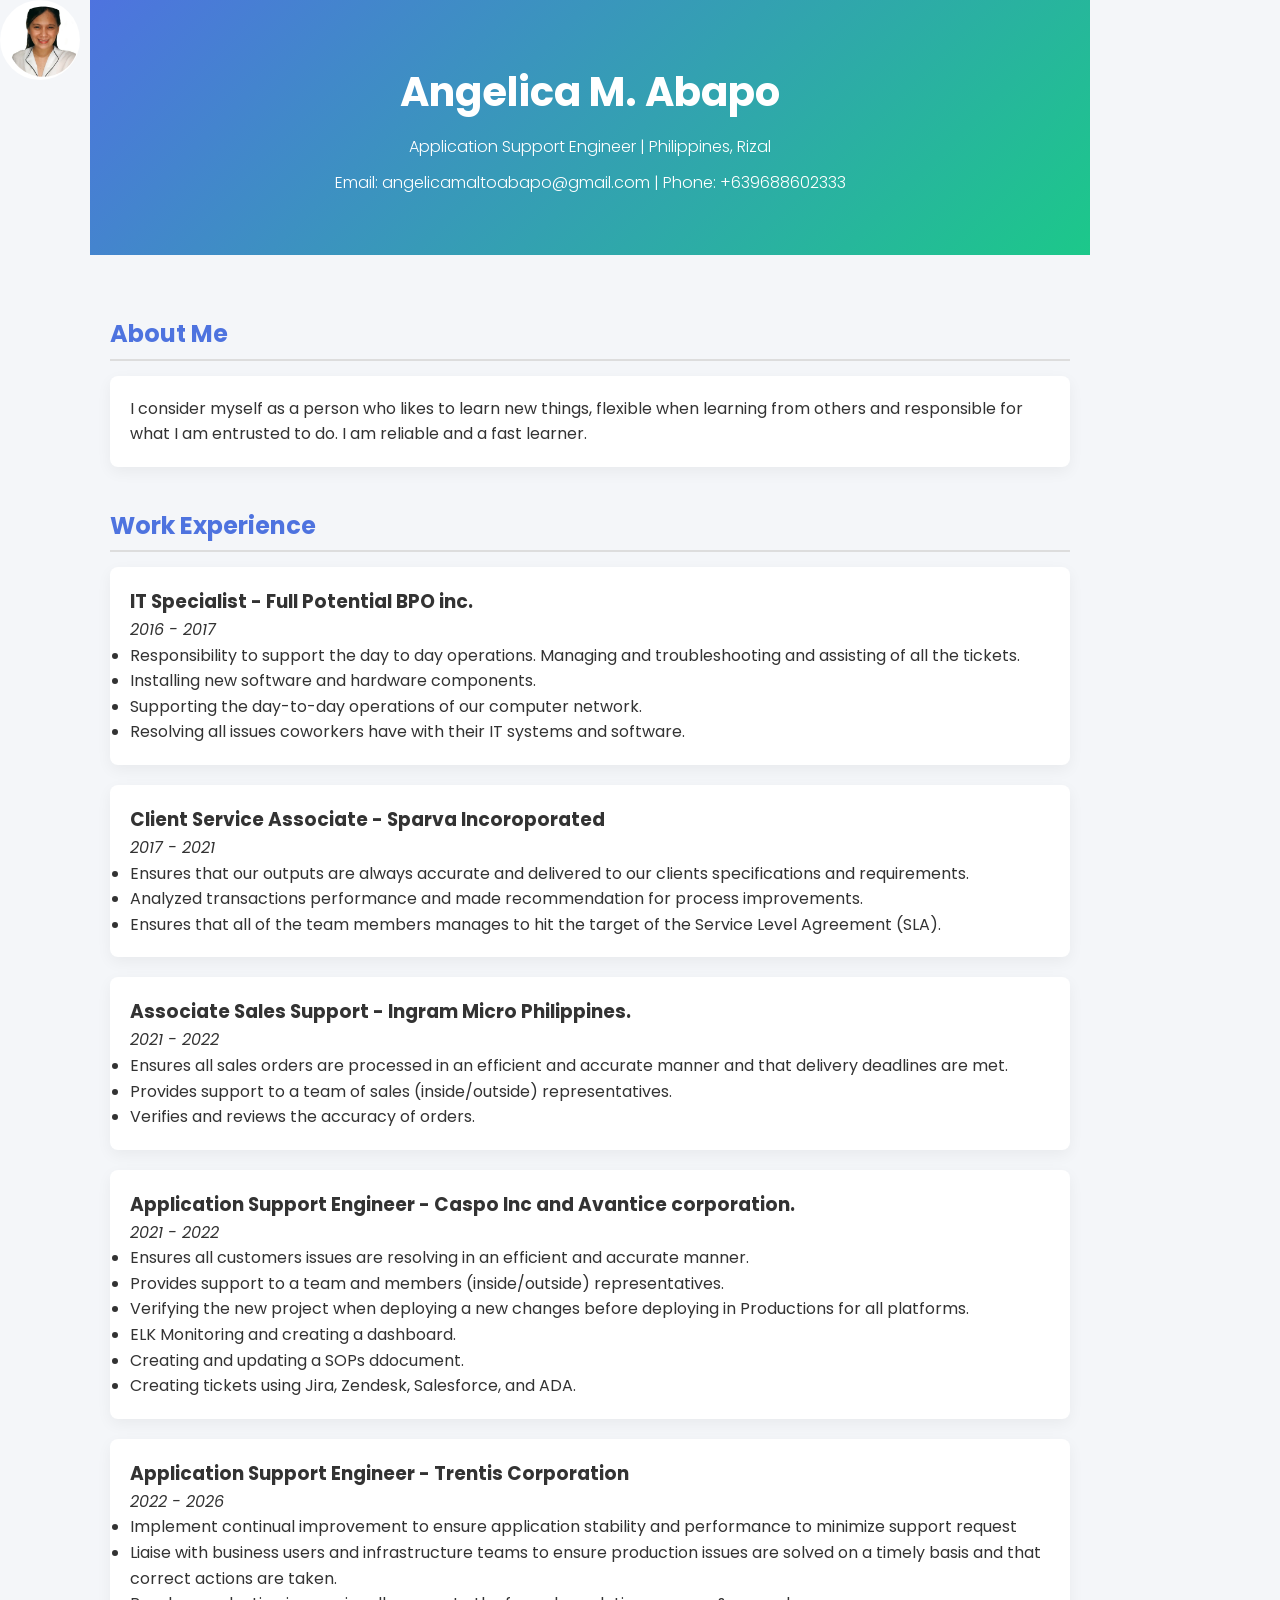
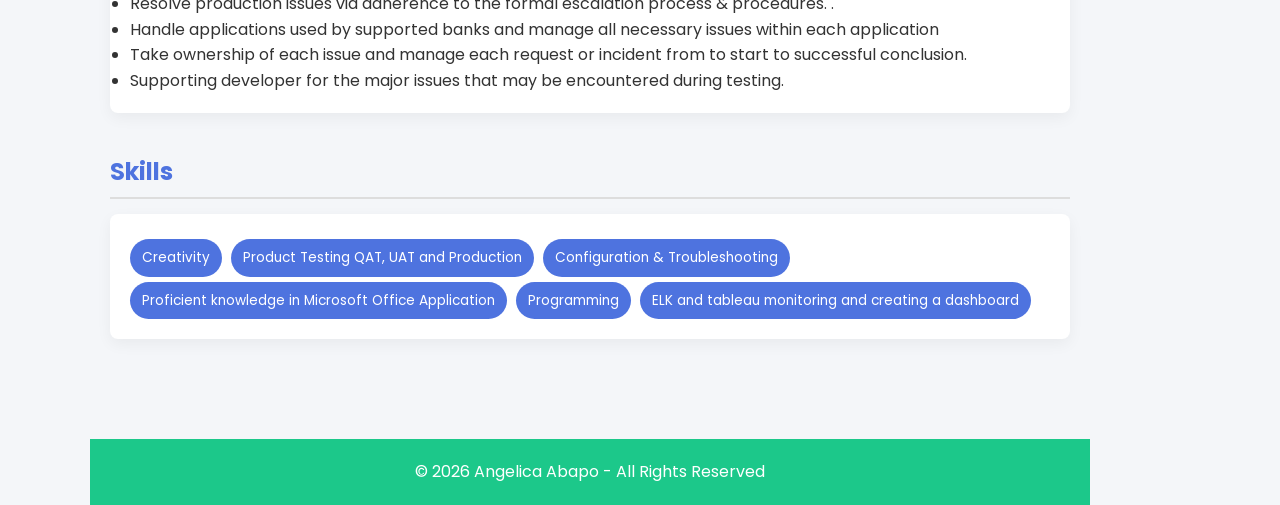
==== index.html @ f763c0c5 "Update index.html" ====
<!DOCTYPE html>
<html lang="en">
<head>
    <meta charset="UTF-8">
	<div style="display: flex; align-items: left; gap: 10px;">
  <img src="Picture.png" alt="Angelica M. Abapo" style="width: 80px; height: 80px; border-radius: 50%; object-fit: cover;">
  <div>
    <title>Angelica M. Abapo- CV</title>
    <meta name="viewport" content="width=device-width, initial-scale=1.0">
    <link href="https://fonts.googleapis.com/css2?family=Poppins:wght@300;500;700&display=swap" rel="stylesheet">
    <style>
        * {
            margin: 0;
            padding: 0;
            box-sizing: border-box;
            font-family: 'Poppins', sans-serif;
        }

        body {
            background: #f4f6f9;
            color: #333;
            line-height: 1.6;
        }

        header {
            background: linear-gradient(135deg, #4e73df, #1cc88a);
            color: white;
            padding: 60px 20px;
            text-align: center;
        }

        header h1 {
            font-size: 2.5rem;
        }

        header p {
            margin-top: 10px;
            font-weight: 300;
        }

        .container {
            max-width: 1000px;
            margin: 40px auto;
            padding: 20px;
        }

        section {
            margin-bottom: 40px;
        }

        h2 {
            margin-bottom: 15px;
            color: #4e73df;
            border-bottom: 2px solid #ddd;
            padding-bottom: 5px;
        }

        .card {
            background: white;
            padding: 20px;
            border-radius: 8px;
            box-shadow: 0 5px 15px rgba(0,0,0,0.05);
            margin-bottom: 20px;
        }

        .skills span {
            display: inline-block;
            background: #4e73df;
            color: white;
            padding: 8px 12px;
            border-radius: 20px;
            margin: 5px 5px 0 0;
            font-size: 0.85rem;
        }

        footer {
            text-align: center;
            padding: 20px;
            background: #1cc88a;
            color: white;
            margin-top: 40px;
        }

        @media(max-width: 600px){
            header h1 {
                font-size: 2rem;
            }
        }
    </style>
</head>
<body>

<header>
    <h1>Angelica M. Abapo</h1>
    <p>Application Support Engineer | Philippines, Rizal</p>
    <p>Email: angelicamaltoabapo@gmail.com | Phone: +639688602333</p>
</header>

<div class="container">

    <section>
        <h2>About Me</h2>
        <div class="card">
            <p>
                I consider myself as a person who likes to learn new things, flexible when learning from others and responsible for what I am entrusted to do. I am reliable and a fast learner. 
               
            </p>
        </div>
    </section>

    <section>
        <h2>Work Experience</h2>

        <div class="card">
            <h3>IT Specialist - Full Potential BPO inc.</h3>
            <p><em>2016 - 2017</em></p>
            <ul>
                <li>Responsibility to support the day to day operations. Managing and troubleshooting and assisting of all the tickets.</li>
                <li>Installing new software and hardware components.</li>
                <li>Supporting the day-to-day operations of our computer network.</li>
		<li>Resolving all issues coworkers have with their IT systems and software.</li>



            </ul>
        </div>

        <div class="card">
            <h3>Client Service Associate - Sparva Incoroporated</h3>
            <p><em>2017 - 2021</em></p>
            <ul>
                <li>Ensures that our outputs are always accurate and delivered to our clients specifications and requirements.</li>
                <li>Analyzed transactions performance and made recommendation for process improvements.</li>
		<li>Ensures that all of the team members manages to hit the target of the Service Level Agreement (SLA).</li>
            </ul>
        </div>

	<div class="card">
            <h3>Associate Sales Support - Ingram Micro Philippines.</h3>
            <p><em>2021 - 2022</em></p>
            <ul>
                <li>Ensures all sales orders are processed in an efficient and accurate manner and that delivery deadlines are met.</li>
                <li>Provides support to a team of sales (inside/outside) representatives.</li>
                <li>Verifies and reviews the accuracy of orders.</li>



            </ul>
        </div>

			<div class="card">
            <h3>Application Support Engineer - Caspo Inc and Avantice corporation.</h3>
            <p><em>2021 - 2022</em></p>
            <ul>
                <li>Ensures all customers issues are resolving in an efficient and accurate manner.</li>
                <li>Provides support to a team and members (inside/outside) representatives.</li>
                <li>Verifying the new project when deploying a new changes before deploying in Productions for all platforms.</li>
				<li>ELK Monitoring and creating a dashboard.</li>
				<li>Creating and updating a SOPs ddocument.</li>
				<li>Creating tickets using Jira, Zendesk, Salesforce, and ADA.</li>

            </ul>
        </div>
	<div class="card">
            <h3>Application Support Engineer - Trentis Corporation</h3>
            <p><em>2022 - 2026</em></p>
            <ul>
                <li>Implement continual improvement to ensure application stability and performance to minimize support request</li>
                <li>Liaise with business users and infrastructure teams to ensure production issues are solved on a timely basis and that correct actions are taken.</li>
                <li>Resolve production issues via adherence to the formal escalation process & procedures. .</li>
		<li>Handle applications used by supported banks and manage all necessary issues within each application</li>
                <li>Take ownership of each issue and manage each request or incident from to start to successful conclusion.</li>
		<li>Supporting developer for the major issues that may be encountered during testing.</li>


            </ul>
        </div>


    </section>

    <section>
        <h2>Skills</h2>
        <div class="card skills">
            <span>Creativity</span>
            <span>Product Testing QAT, UAT and Production</span>
            <span>Configuration & Troubleshooting</span>
            <span>Proficient knowledge in Microsoft Office Application</span>
            <span>Programming</span>
			<span>ELK and tableau monitoring and creating a dashboard </span>
        </div>
    </section>

</div>

<footer>
    © 2026 Angelica Abapo - All Rights Reserved
</footer>

</body>

</html>
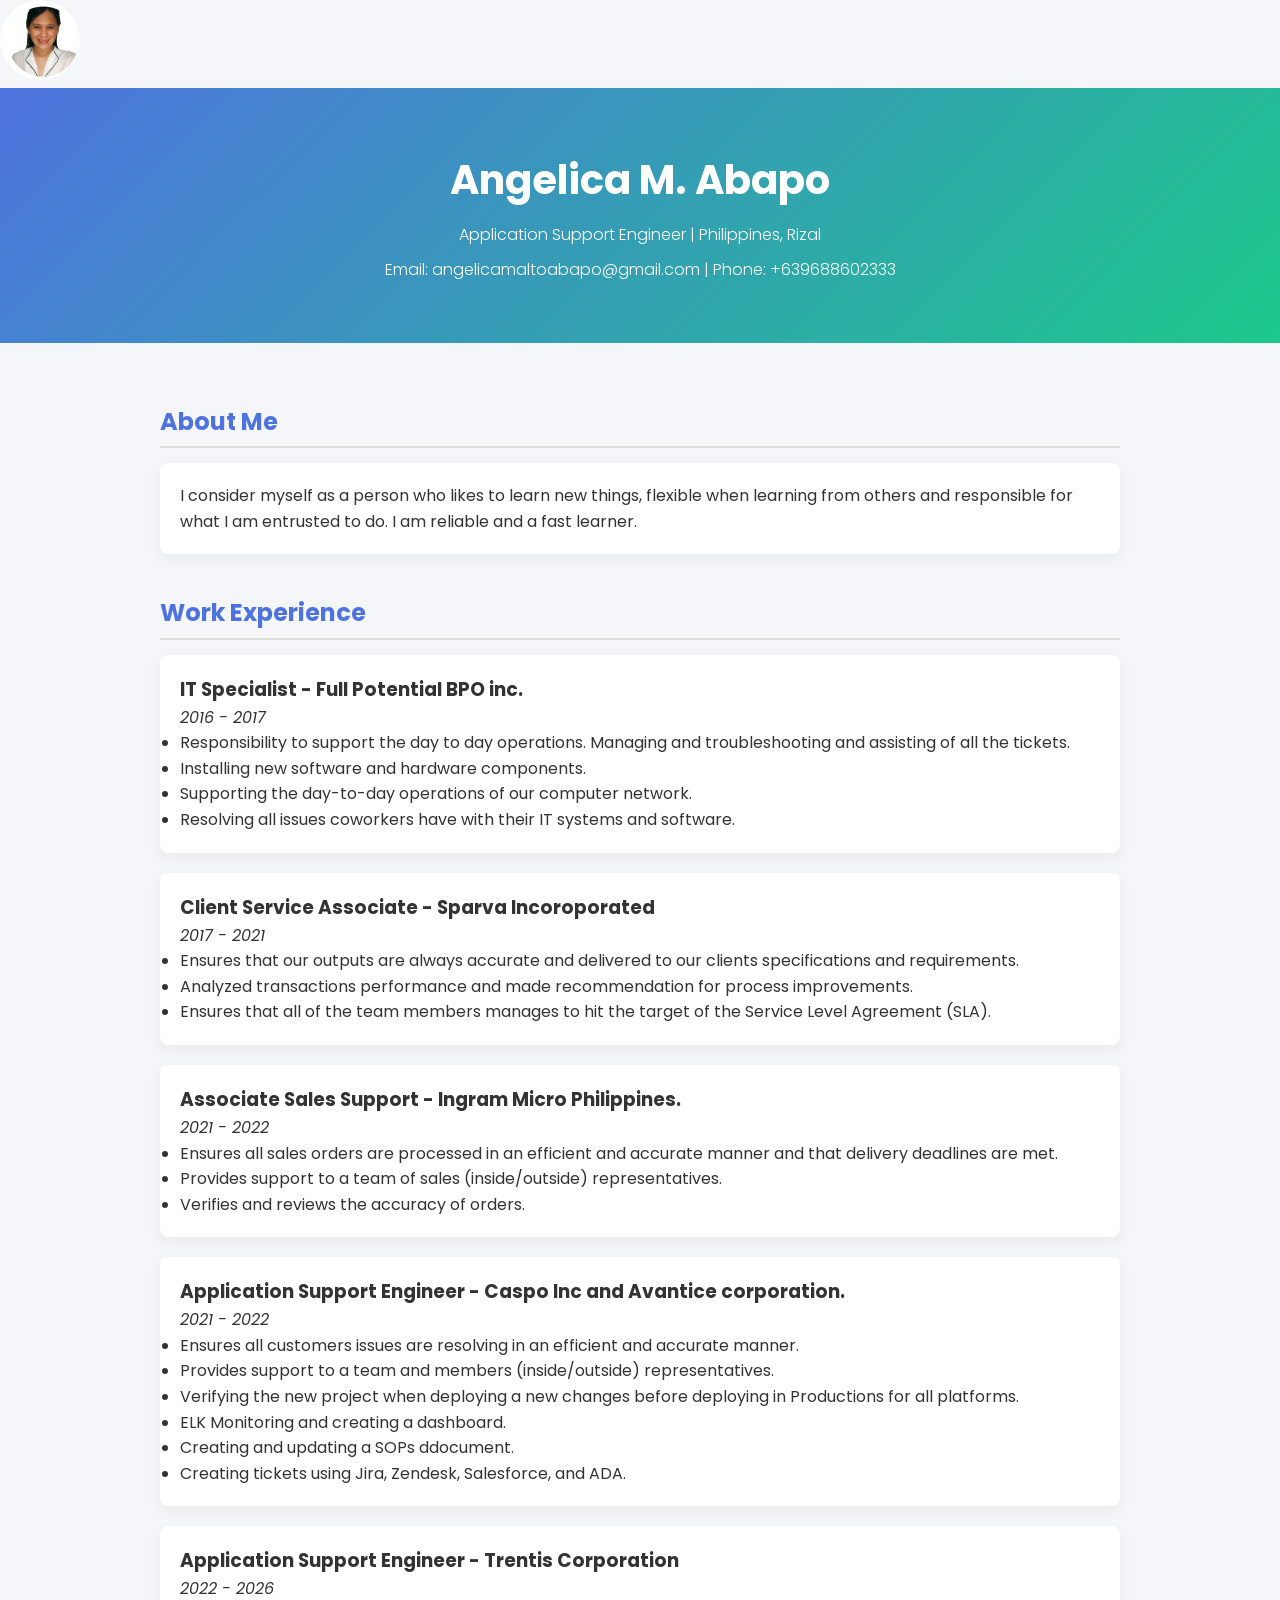
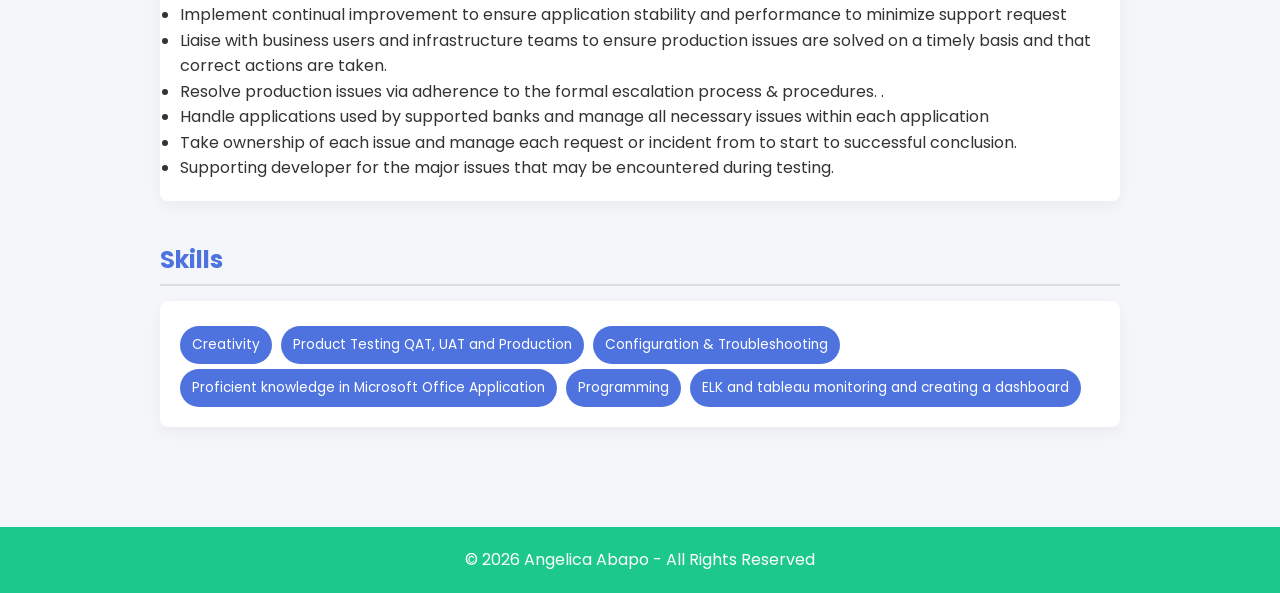
==== commit 2e45bb94: "Update index.html" ====
--- a/index.html
+++ b/index.html
@@ -2,7 +2,6 @@
 <html lang="en">
 <head>
     <meta charset="UTF-8">
-	<div style="display: flex; align-items: left; gap: 10px;">
   <img src="Picture.png" alt="Angelica M. Abapo" style="width: 80px; height: 80px; border-radius: 50%; object-fit: cover;">
   <div>
     <title>Angelica M. Abapo- CV</title>
@@ -209,3 +208,4 @@
 
 
 
+
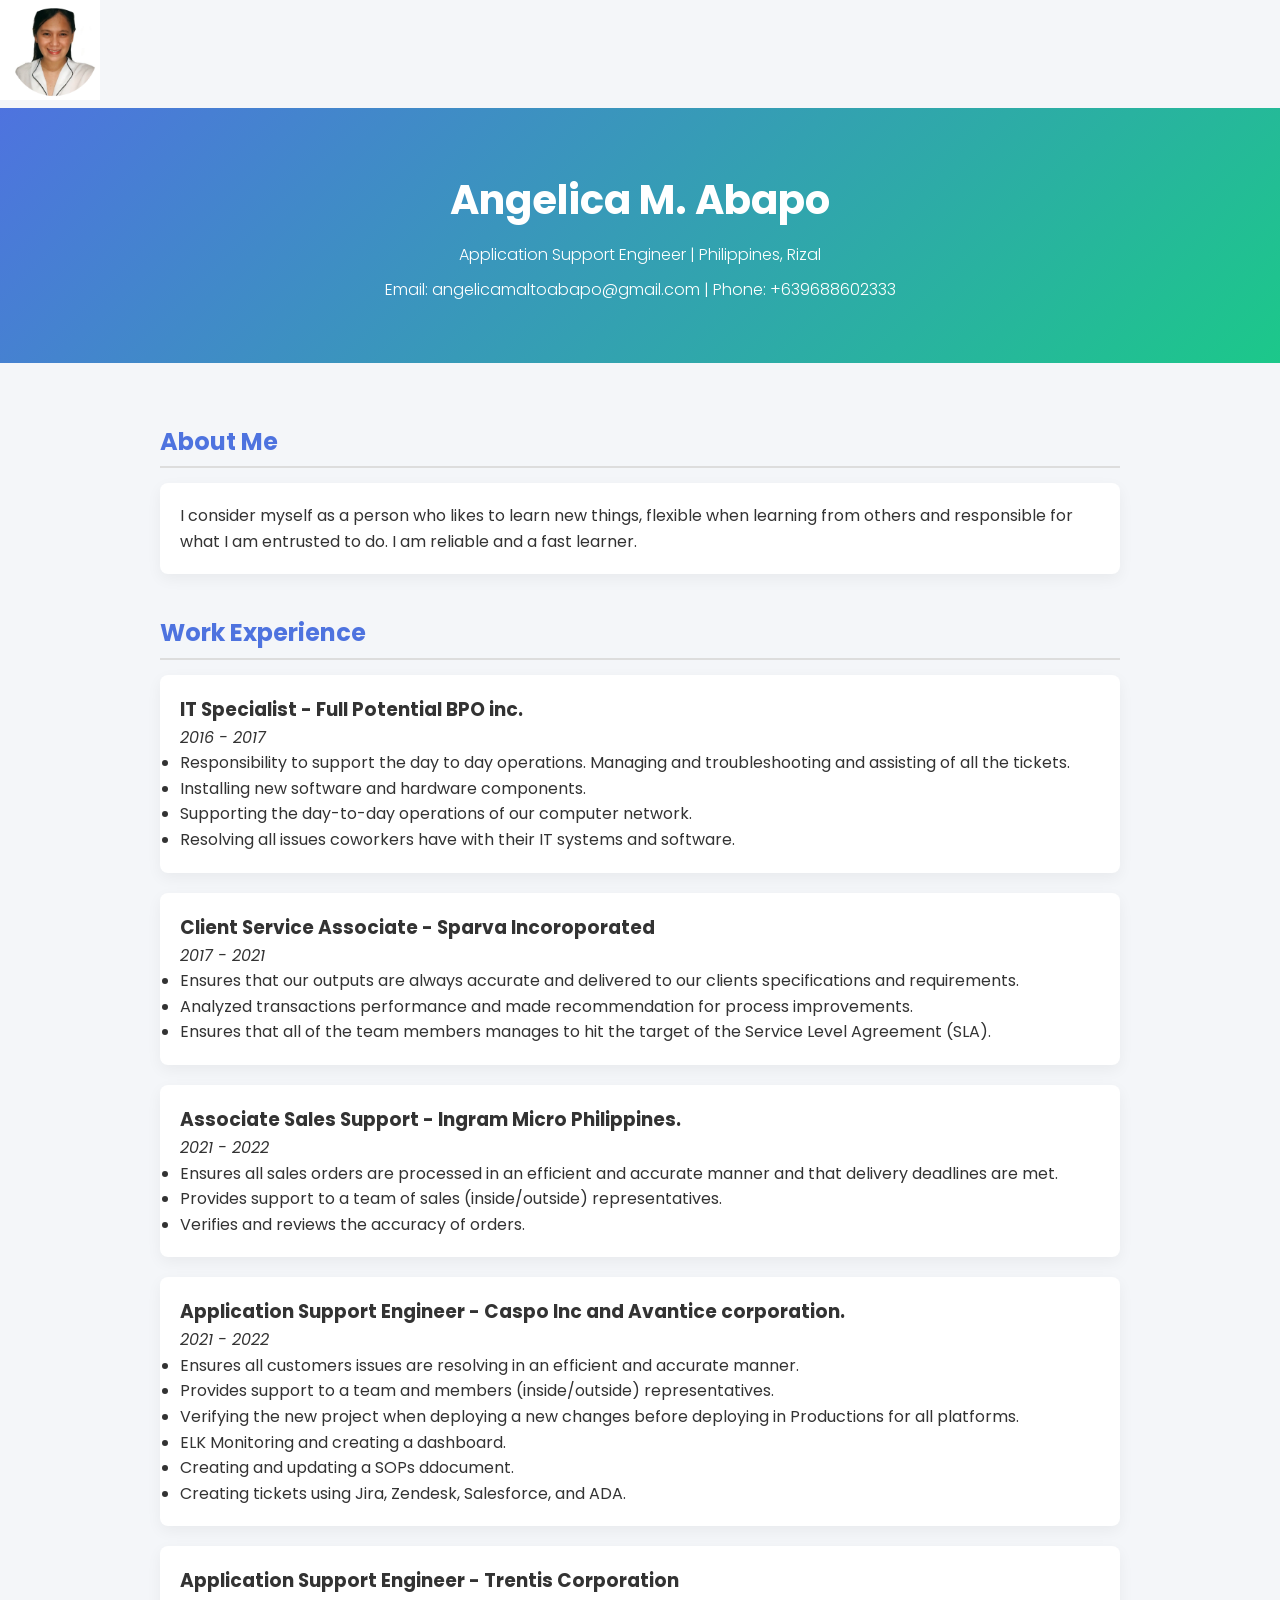
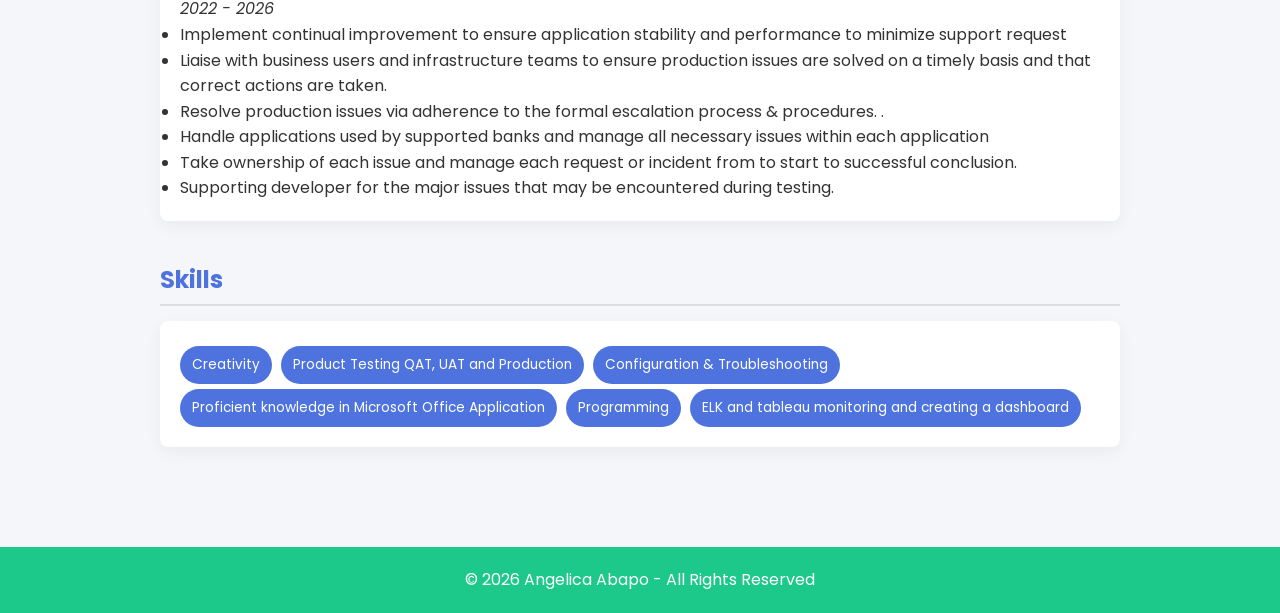
==== commit 8e404a54: "Update index.html" ====
--- a/index.html
+++ b/index.html
@@ -2,8 +2,7 @@
 <html lang="en">
 <head>
     <meta charset="UTF-8">
-  <img src="Picture.png" alt="Angelica M. Abapo" style="width: 80px; height: 80px; border-radius: 50%; object-fit: cover;">
-  <div>
+  <img src="Picture.png" style="width: 100px; height: 100px; object-fit: cover;">
     <title>Angelica M. Abapo- CV</title>
     <meta name="viewport" content="width=device-width, initial-scale=1.0">
     <link href="https://fonts.googleapis.com/css2?family=Poppins:wght@300;500;700&display=swap" rel="stylesheet">
@@ -209,3 +208,5 @@
 
 
 
+
+
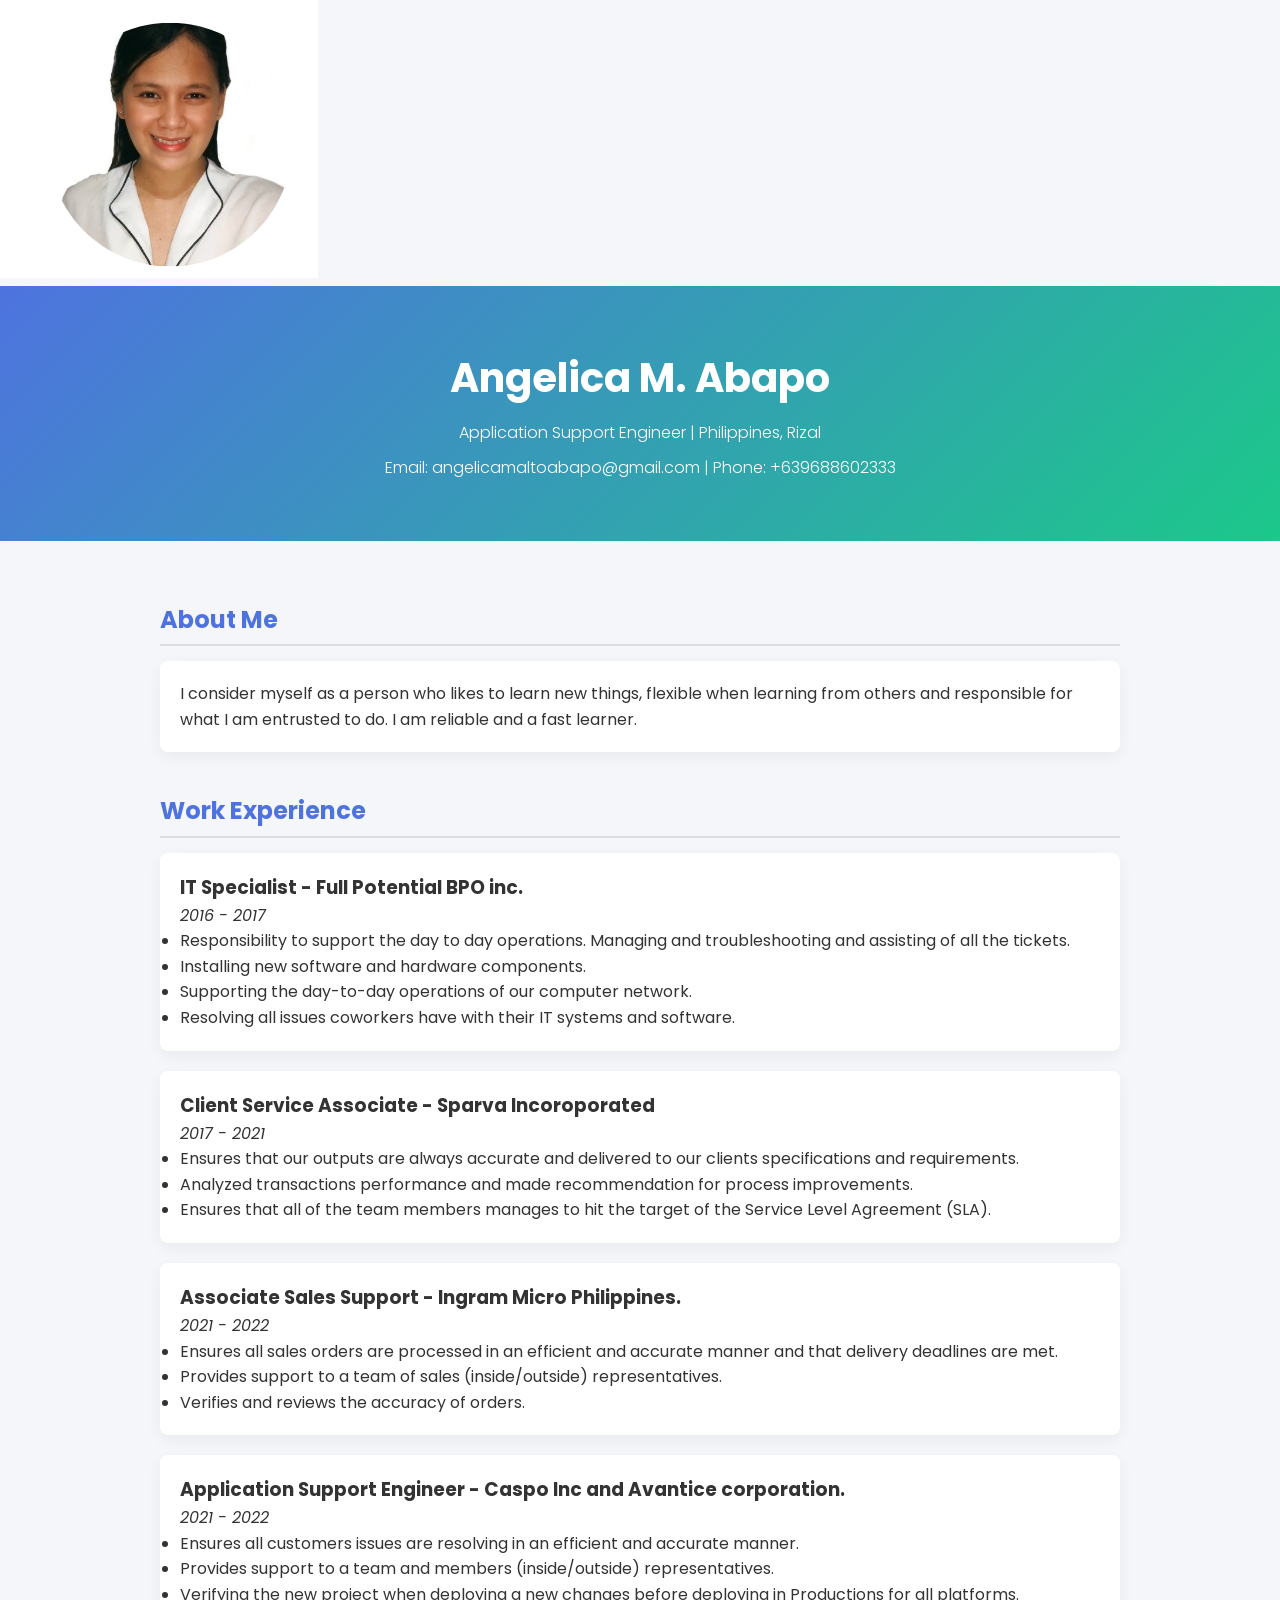
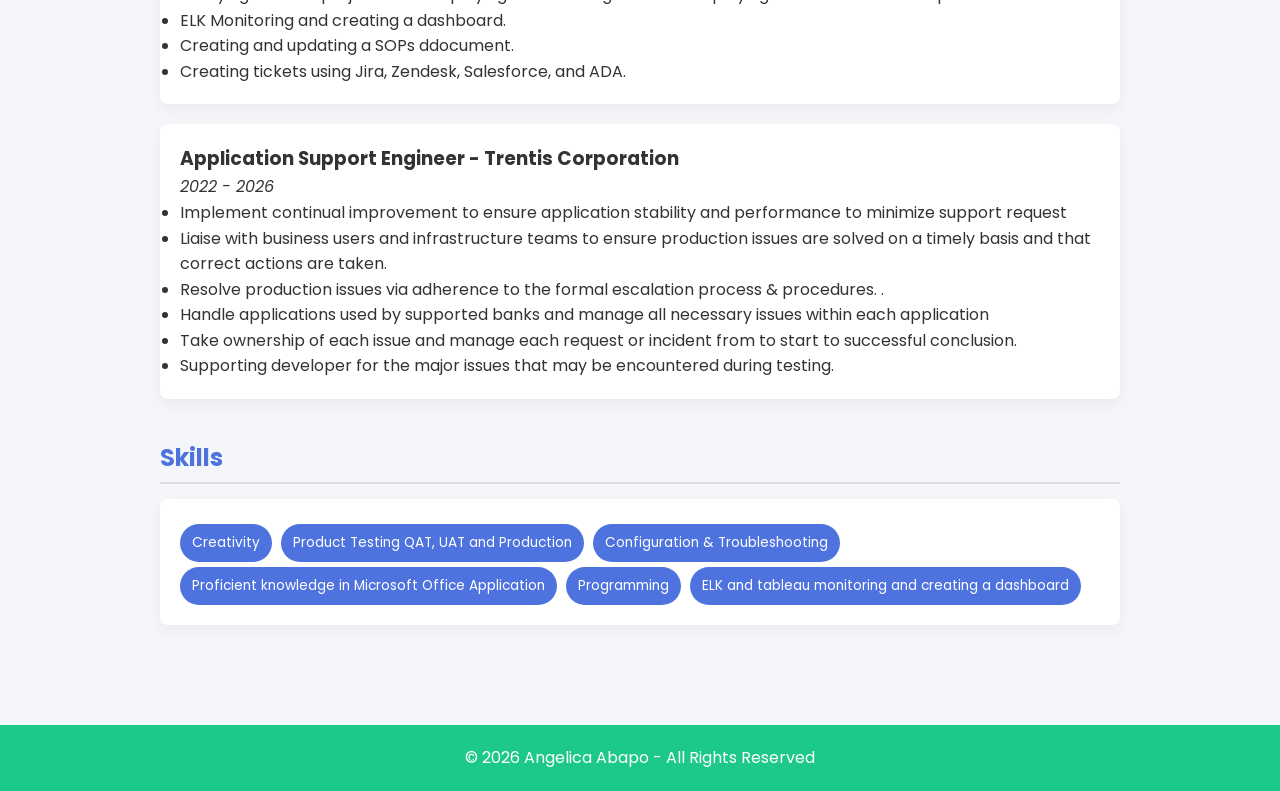
==== commit 7f7fa33f: "Update index.html" ====
--- a/index.html
+++ b/index.html
@@ -2,8 +2,7 @@
 <html lang="en">
 <head>
     <meta charset="UTF-8">
-  <img src="Picture.png" style="width: 100px; height: 100px; object-fit: cover;">
-    <title>Angelica M. Abapo- CV</title>
+    <img src="Picture.png"> <title>Angelica M. Abapo- CV</title>
     <meta name="viewport" content="width=device-width, initial-scale=1.0">
     <link href="https://fonts.googleapis.com/css2?family=Poppins:wght@300;500;700&display=swap" rel="stylesheet">
     <style>
@@ -210,3 +209,4 @@
 
 
 
+
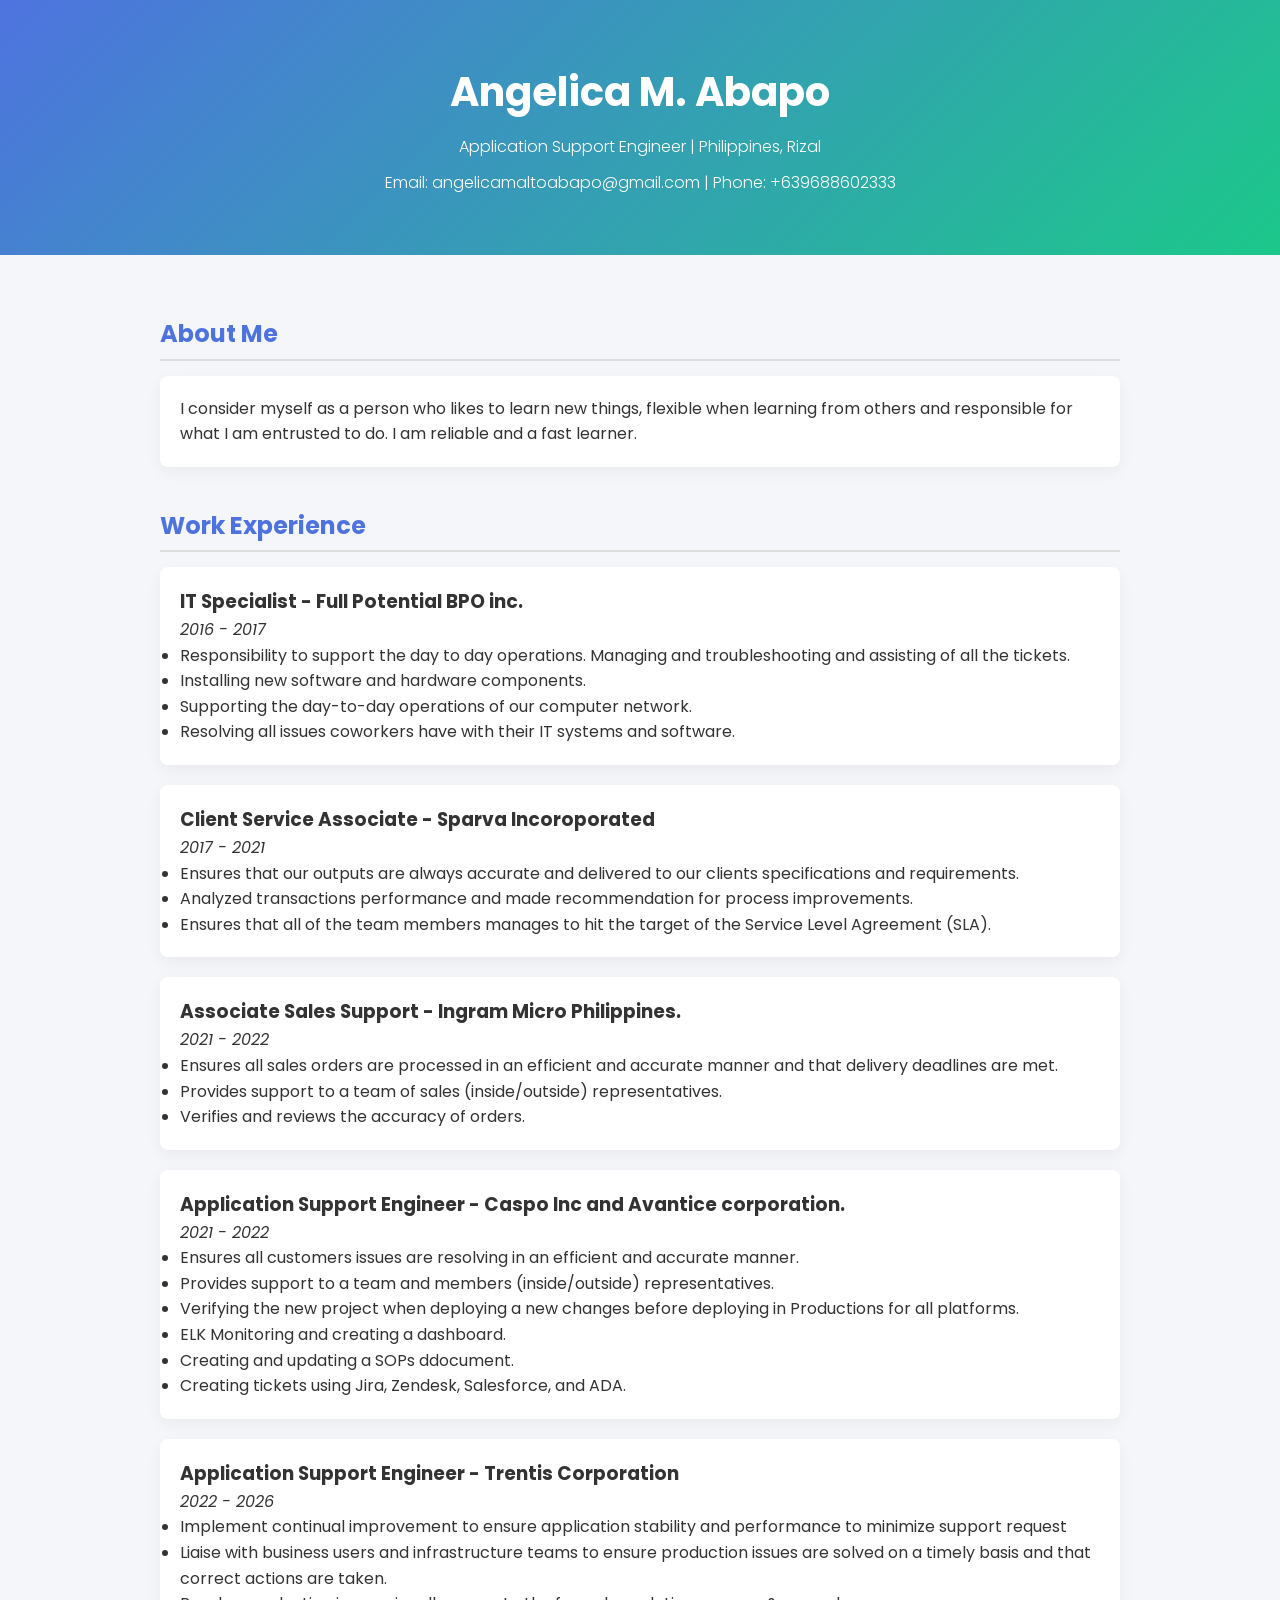
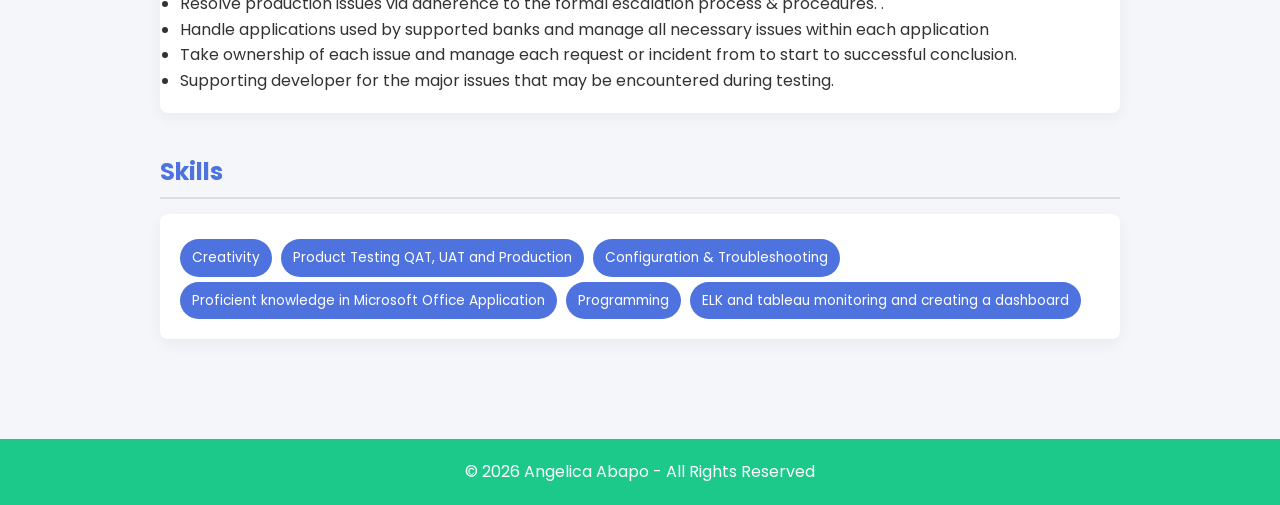
==== commit be4c5387: "Update index.html" ====
--- a/index.html
+++ b/index.html
@@ -2,7 +2,7 @@
 <html lang="en">
 <head>
     <meta charset="UTF-8">
-    <img src="Picture.png"> <title>Angelica M. Abapo- CV</title>
+    <title>Angelica M. Abapo- CV</title>
     <meta name="viewport" content="width=device-width, initial-scale=1.0">
     <link href="https://fonts.googleapis.com/css2?family=Poppins:wght@300;500;700&display=swap" rel="stylesheet">
     <style>
@@ -88,6 +88,7 @@
 <body>
 
 <header>
+	
     <h1>Angelica M. Abapo</h1>
     <p>Application Support Engineer | Philippines, Rizal</p>
     <p>Email: angelicamaltoabapo@gmail.com | Phone: +639688602333</p>
@@ -210,3 +211,4 @@
 
 
 
+
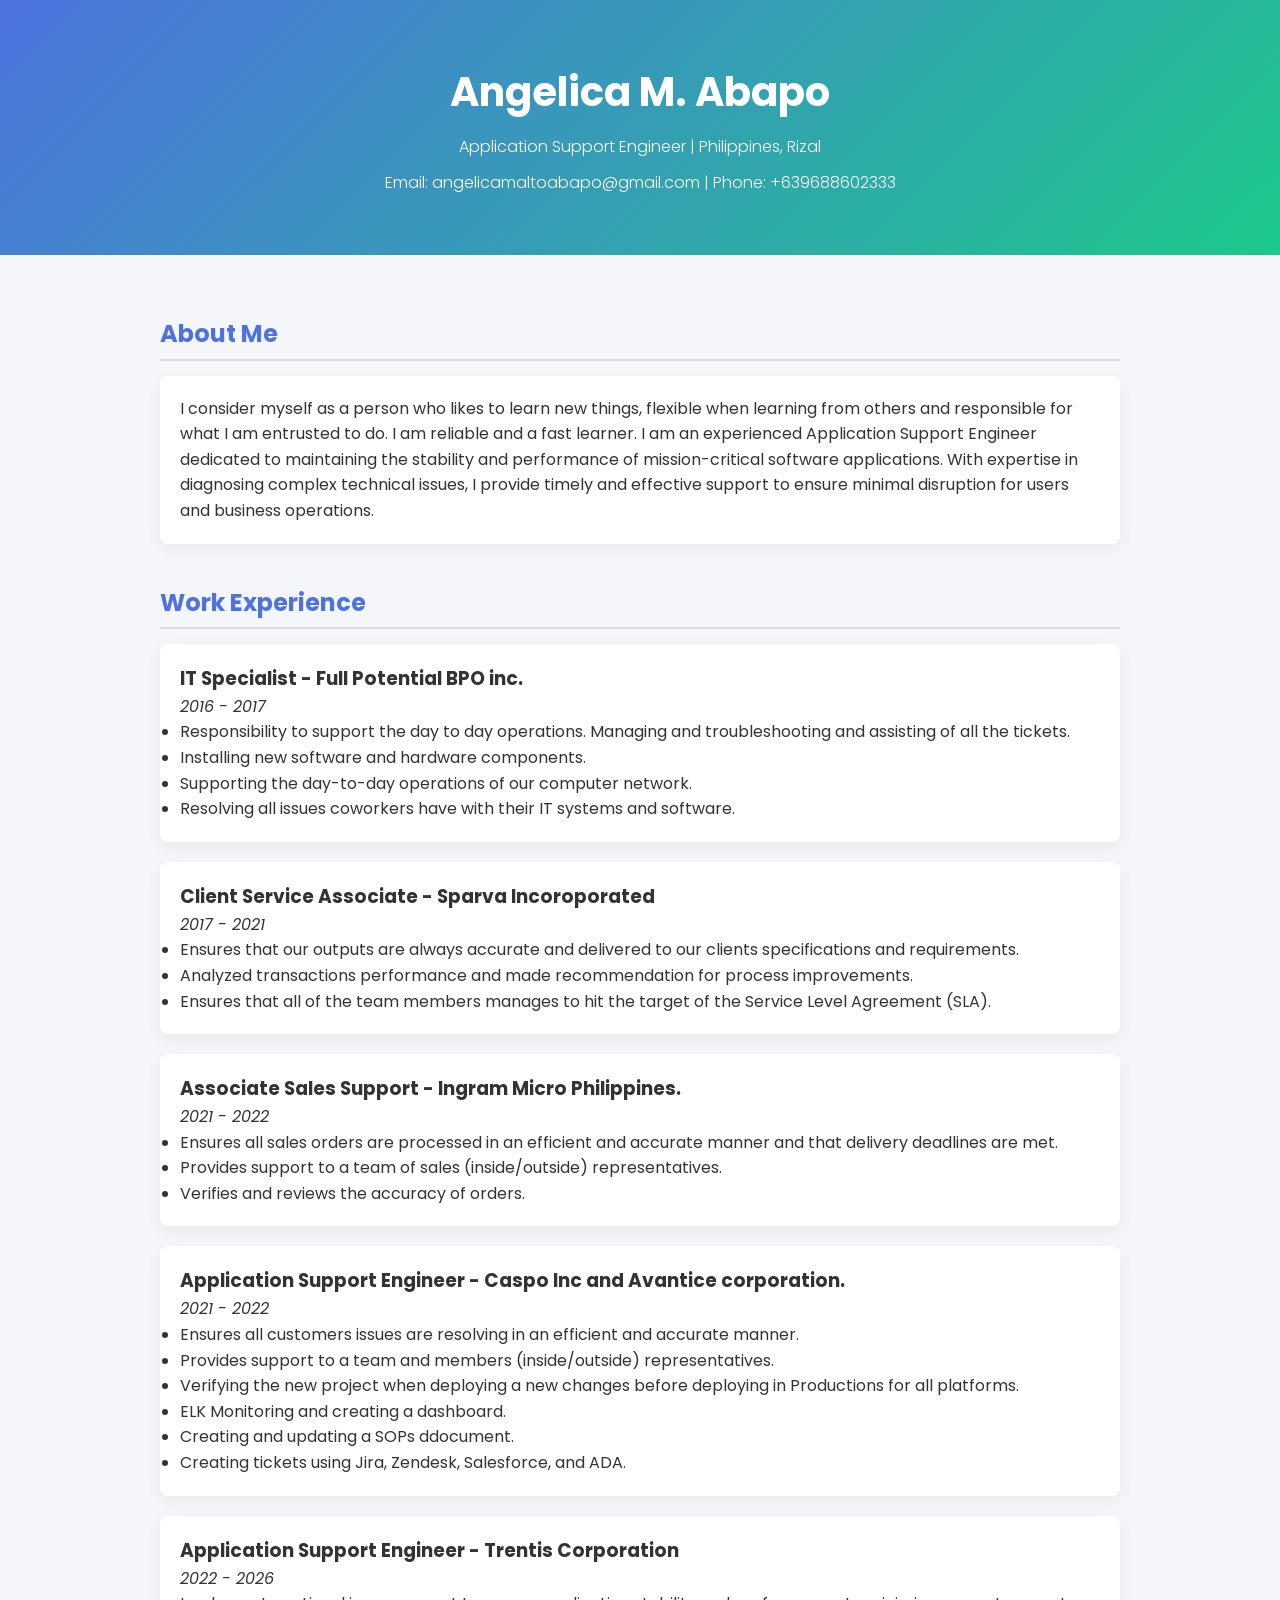
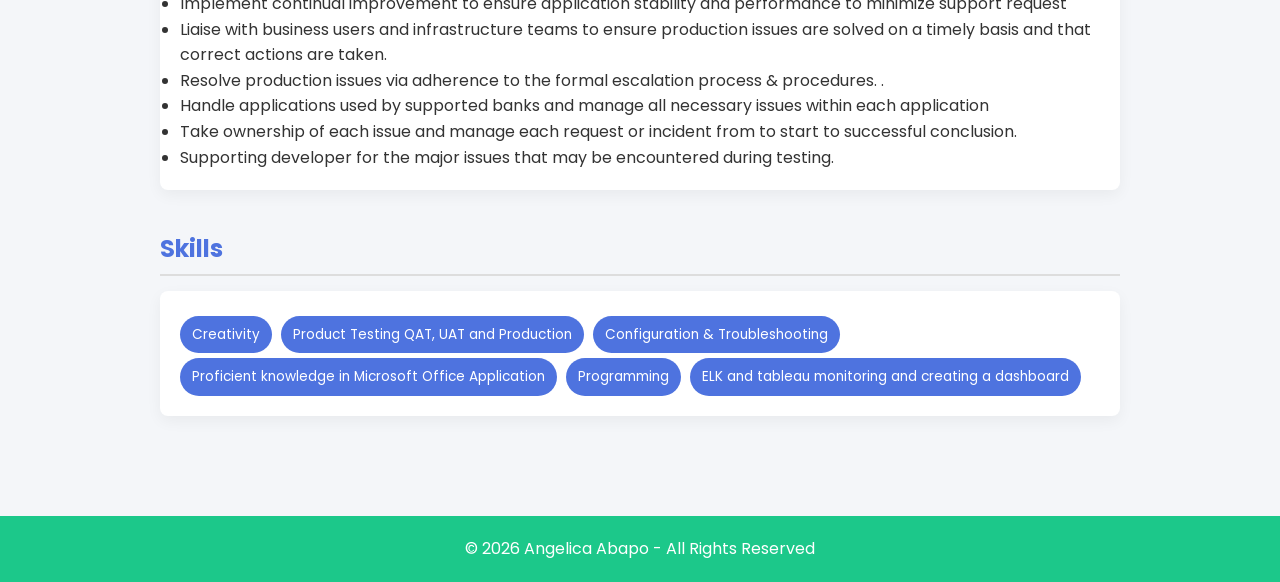
==== commit 23601351: "Update index.html" ====
--- a/index.html
+++ b/index.html
@@ -101,7 +101,7 @@
         <div class="card">
             <p>
                 I consider myself as a person who likes to learn new things, flexible when learning from others and responsible for what I am entrusted to do. I am reliable and a fast learner. 
-               
+                I am an experienced Application Support Engineer dedicated to maintaining the stability and performance of mission-critical software applications. With expertise in diagnosing complex technical issues, I provide timely and effective support to ensure minimal disruption for users and business operations.
             </p>
         </div>
     </section>
@@ -212,3 +212,4 @@
 
 
 
+
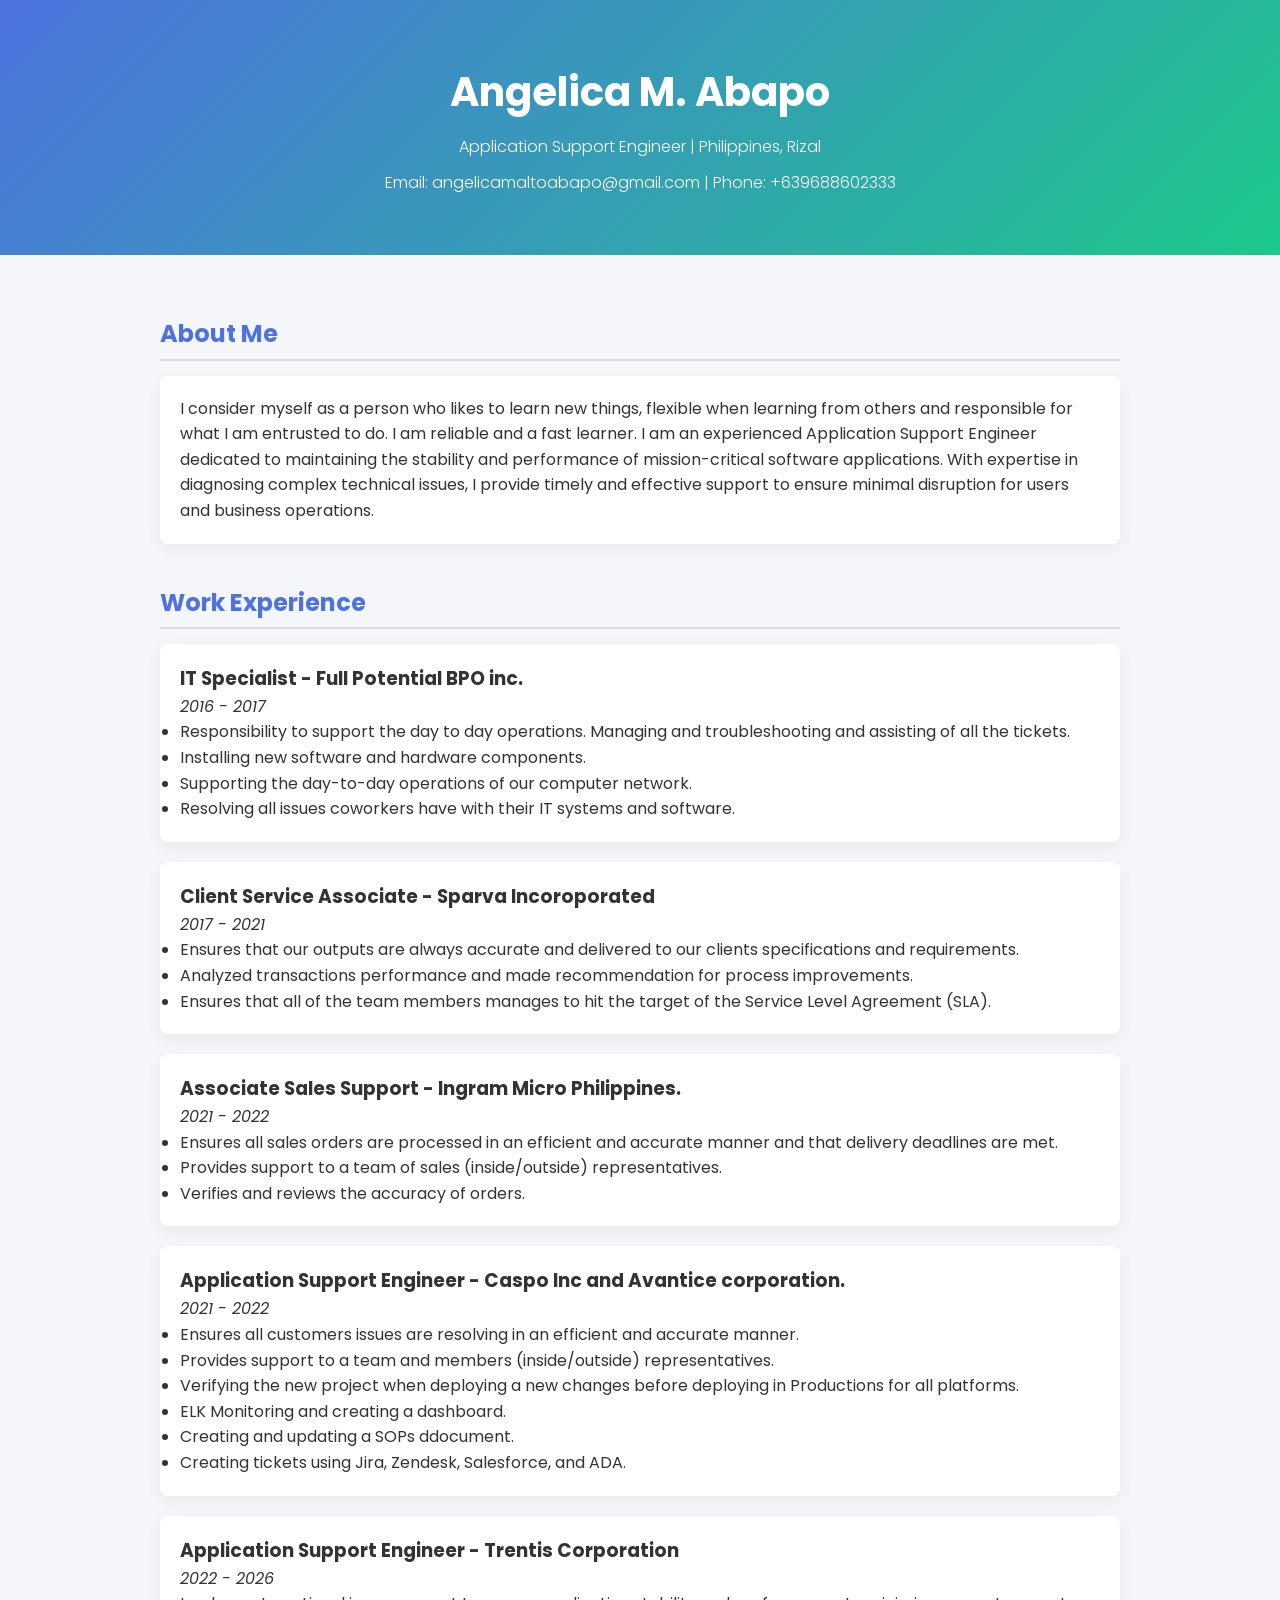
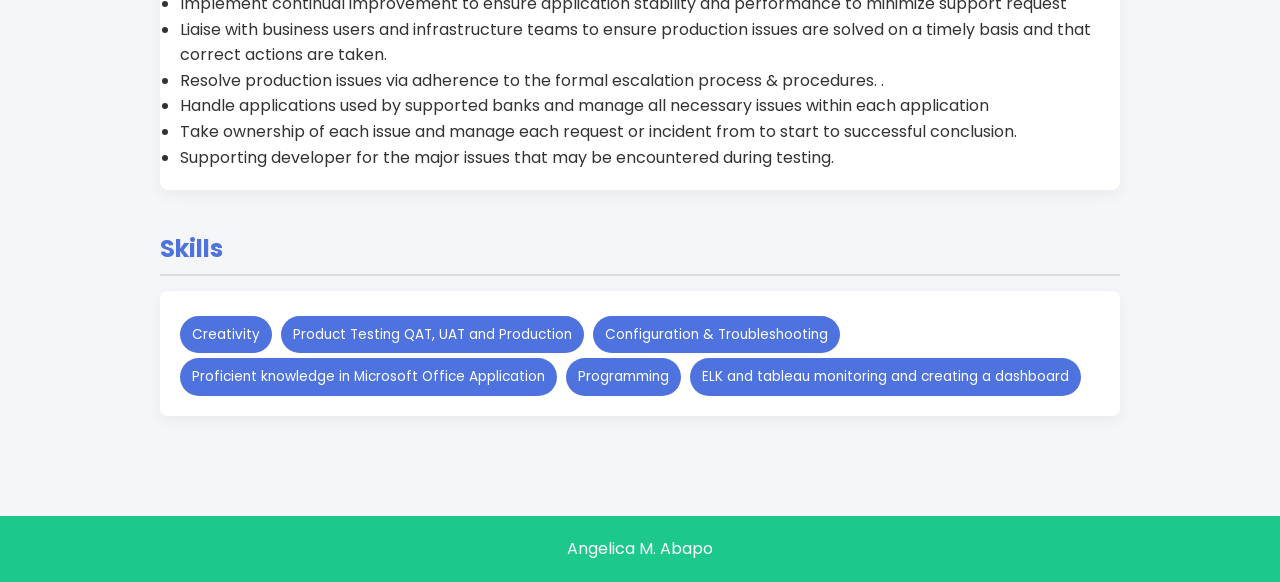
==== commit c7a482f4: "Update index.html" ====
--- a/index.html
+++ b/index.html
@@ -192,7 +192,7 @@
 </div>
 
 <footer>
-    © 2026 Angelica Abapo - All Rights Reserved
+    Angelica M. Abapo
 </footer>
 
 </body>
@@ -213,3 +213,4 @@
 
 
 
+
